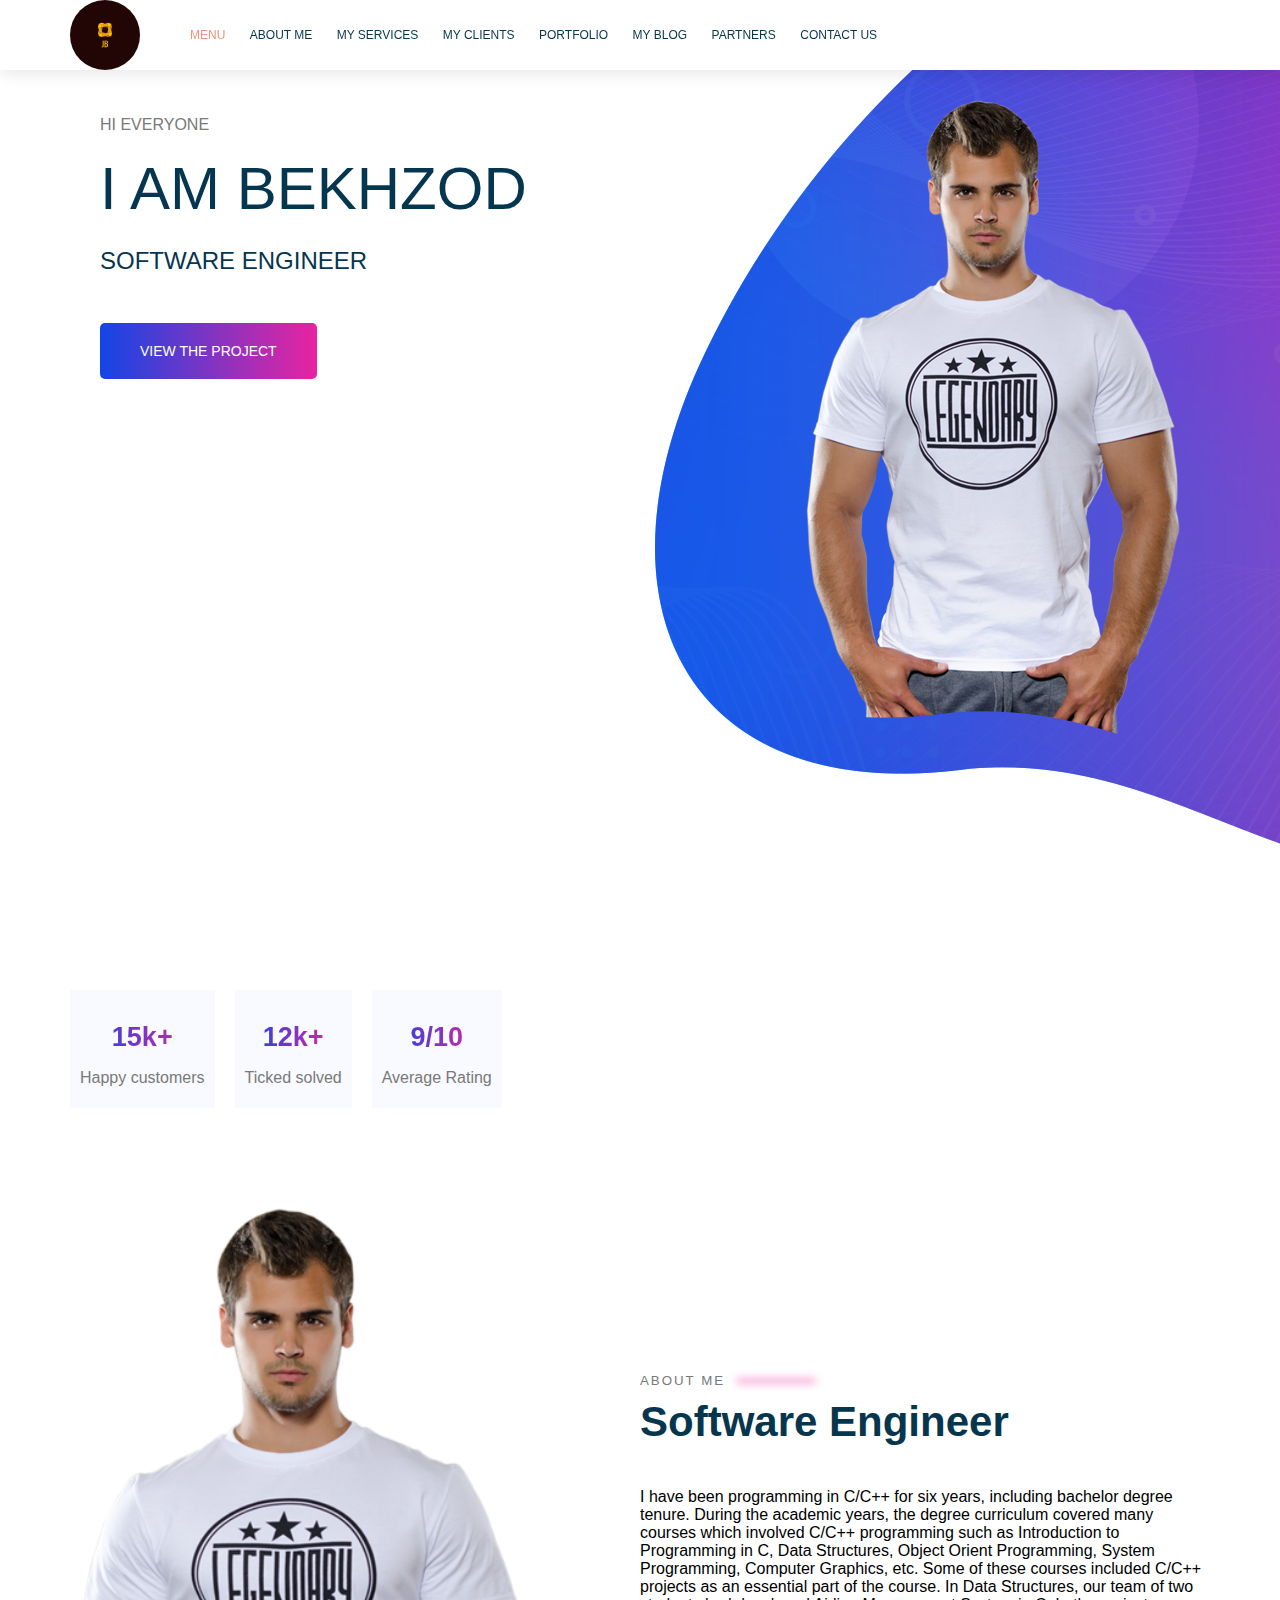
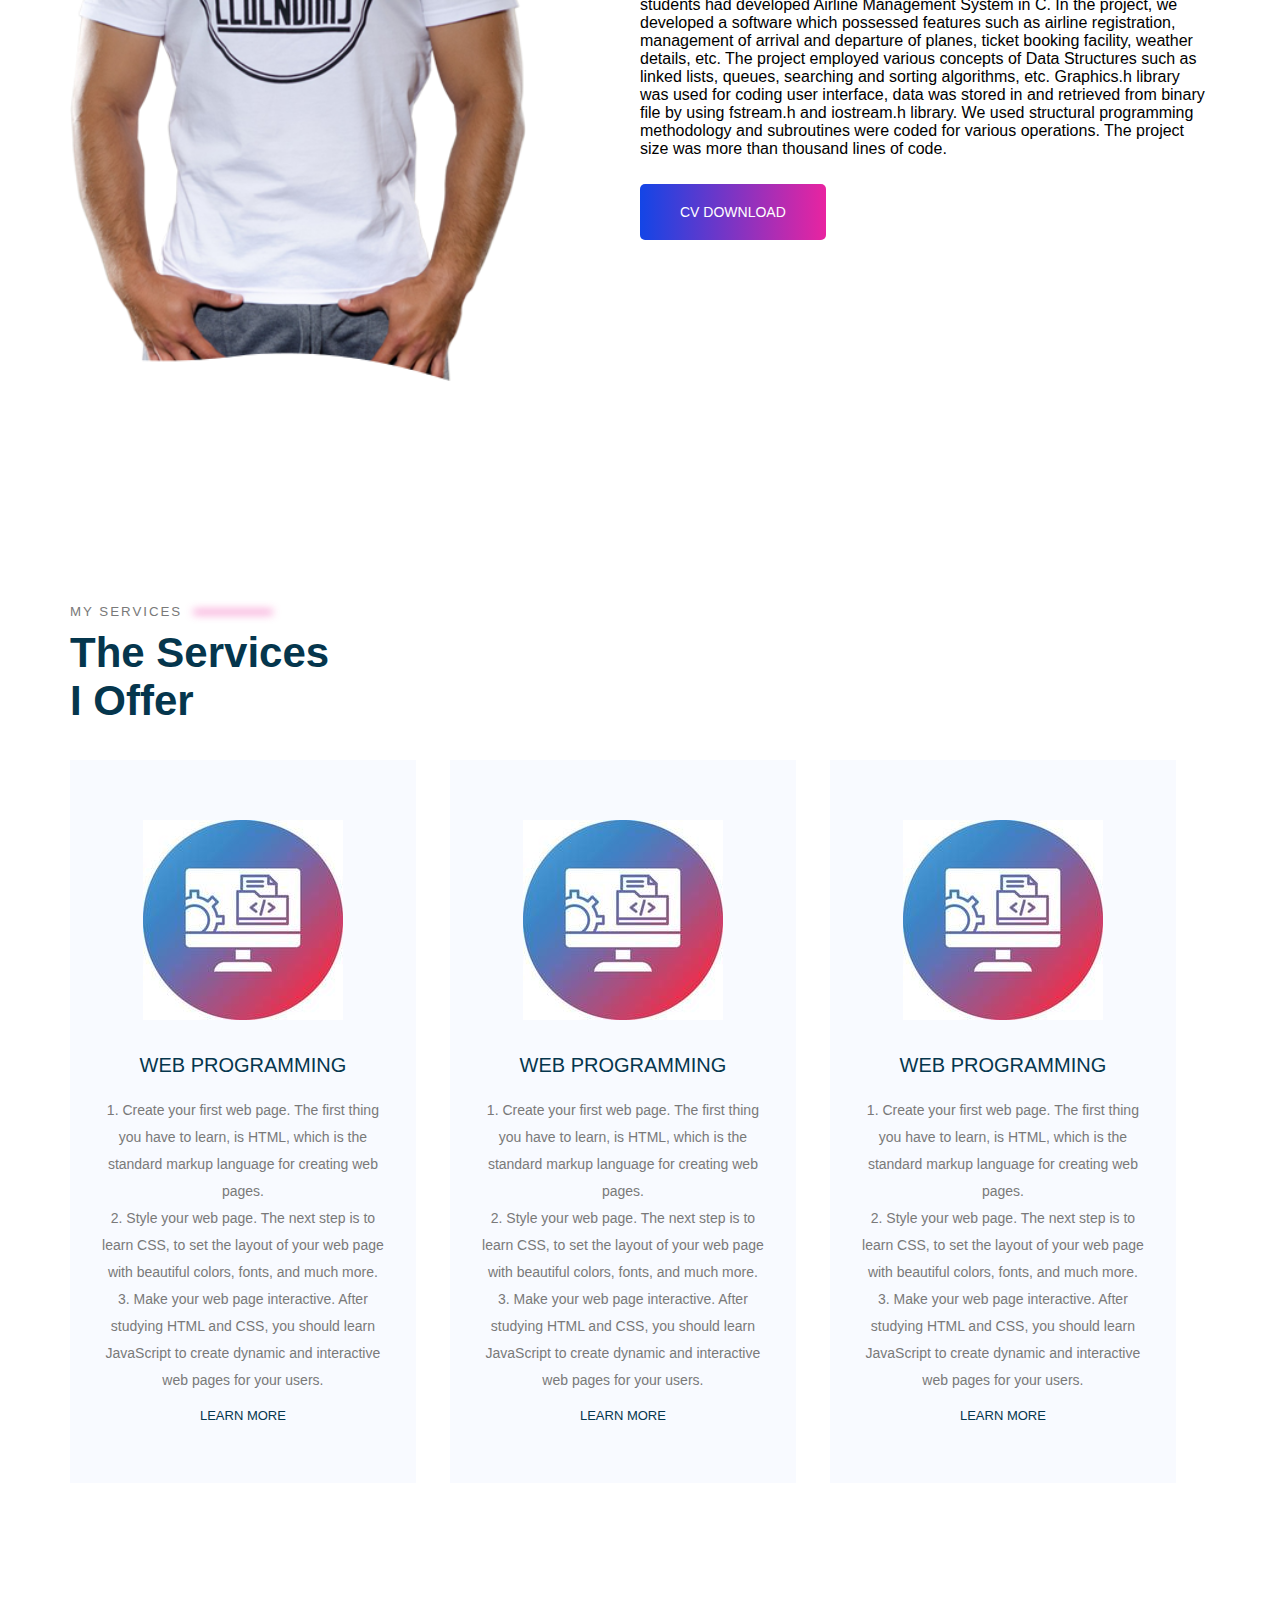
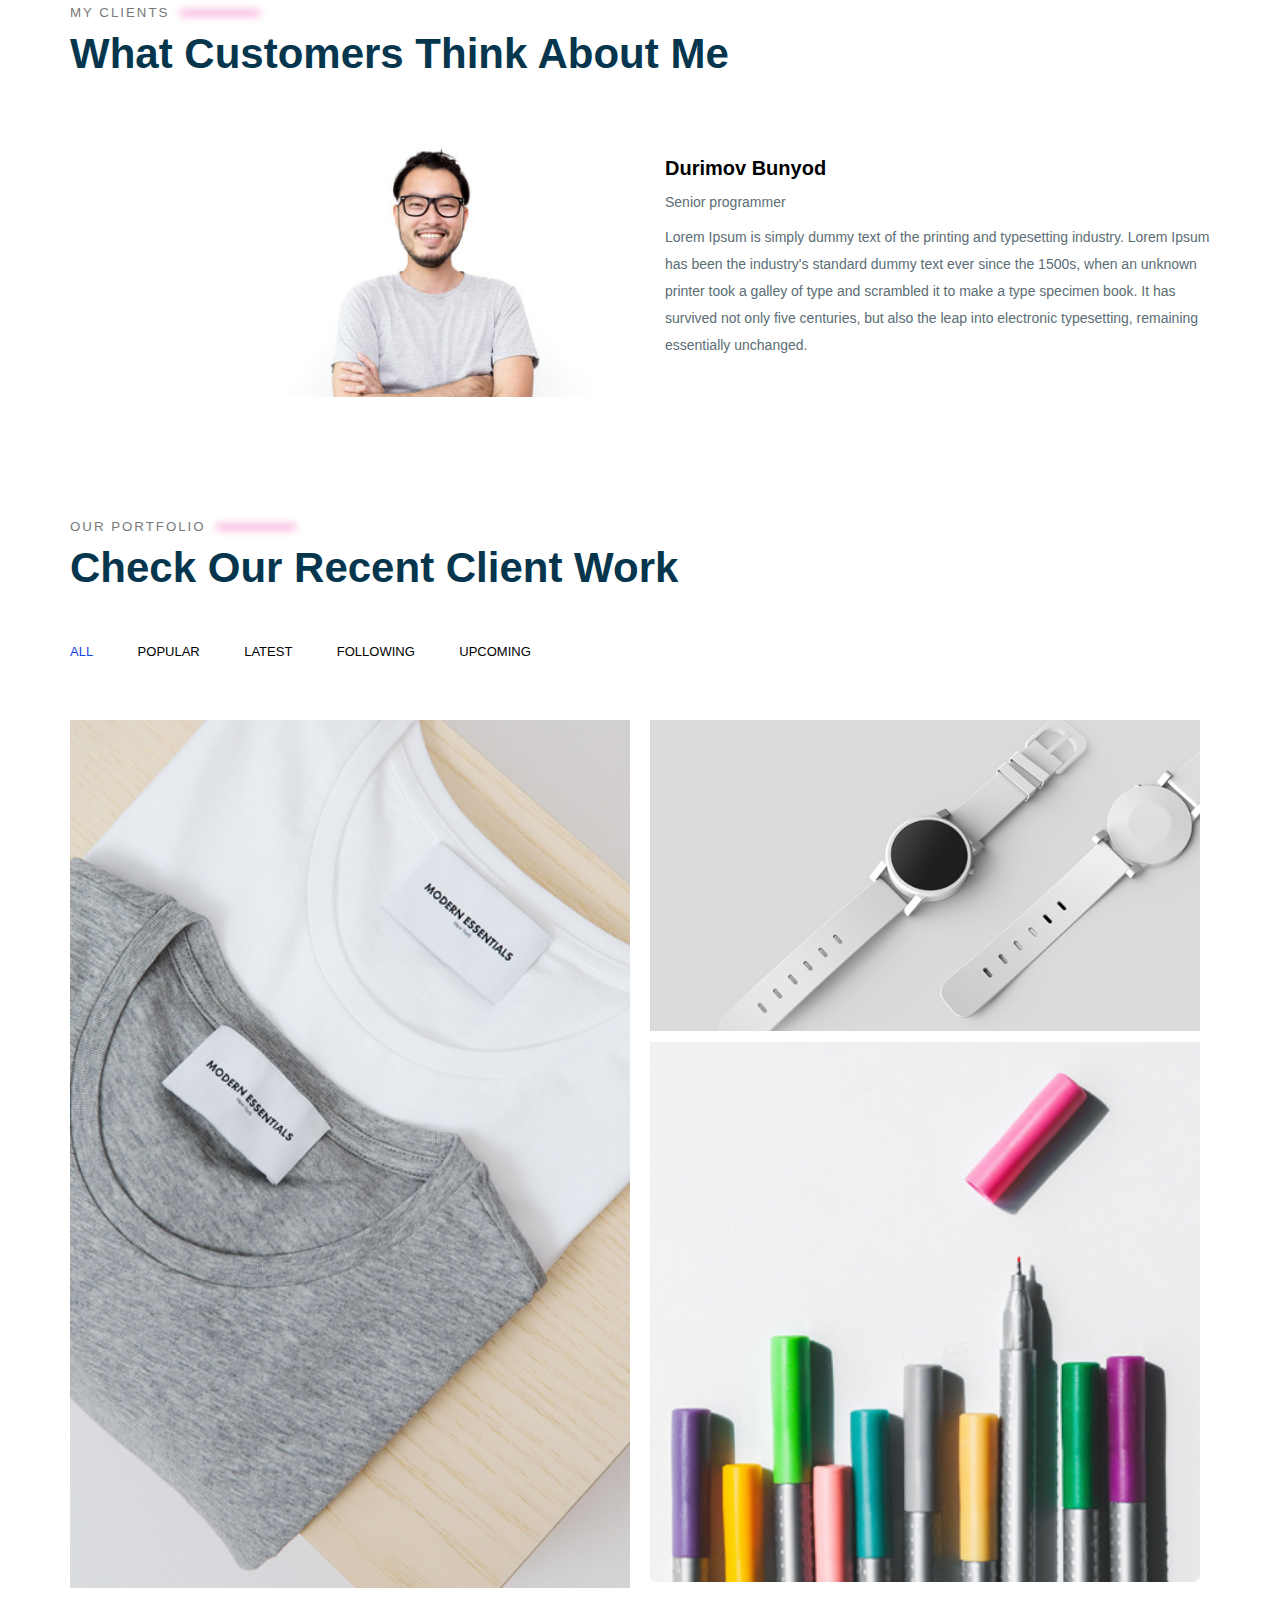
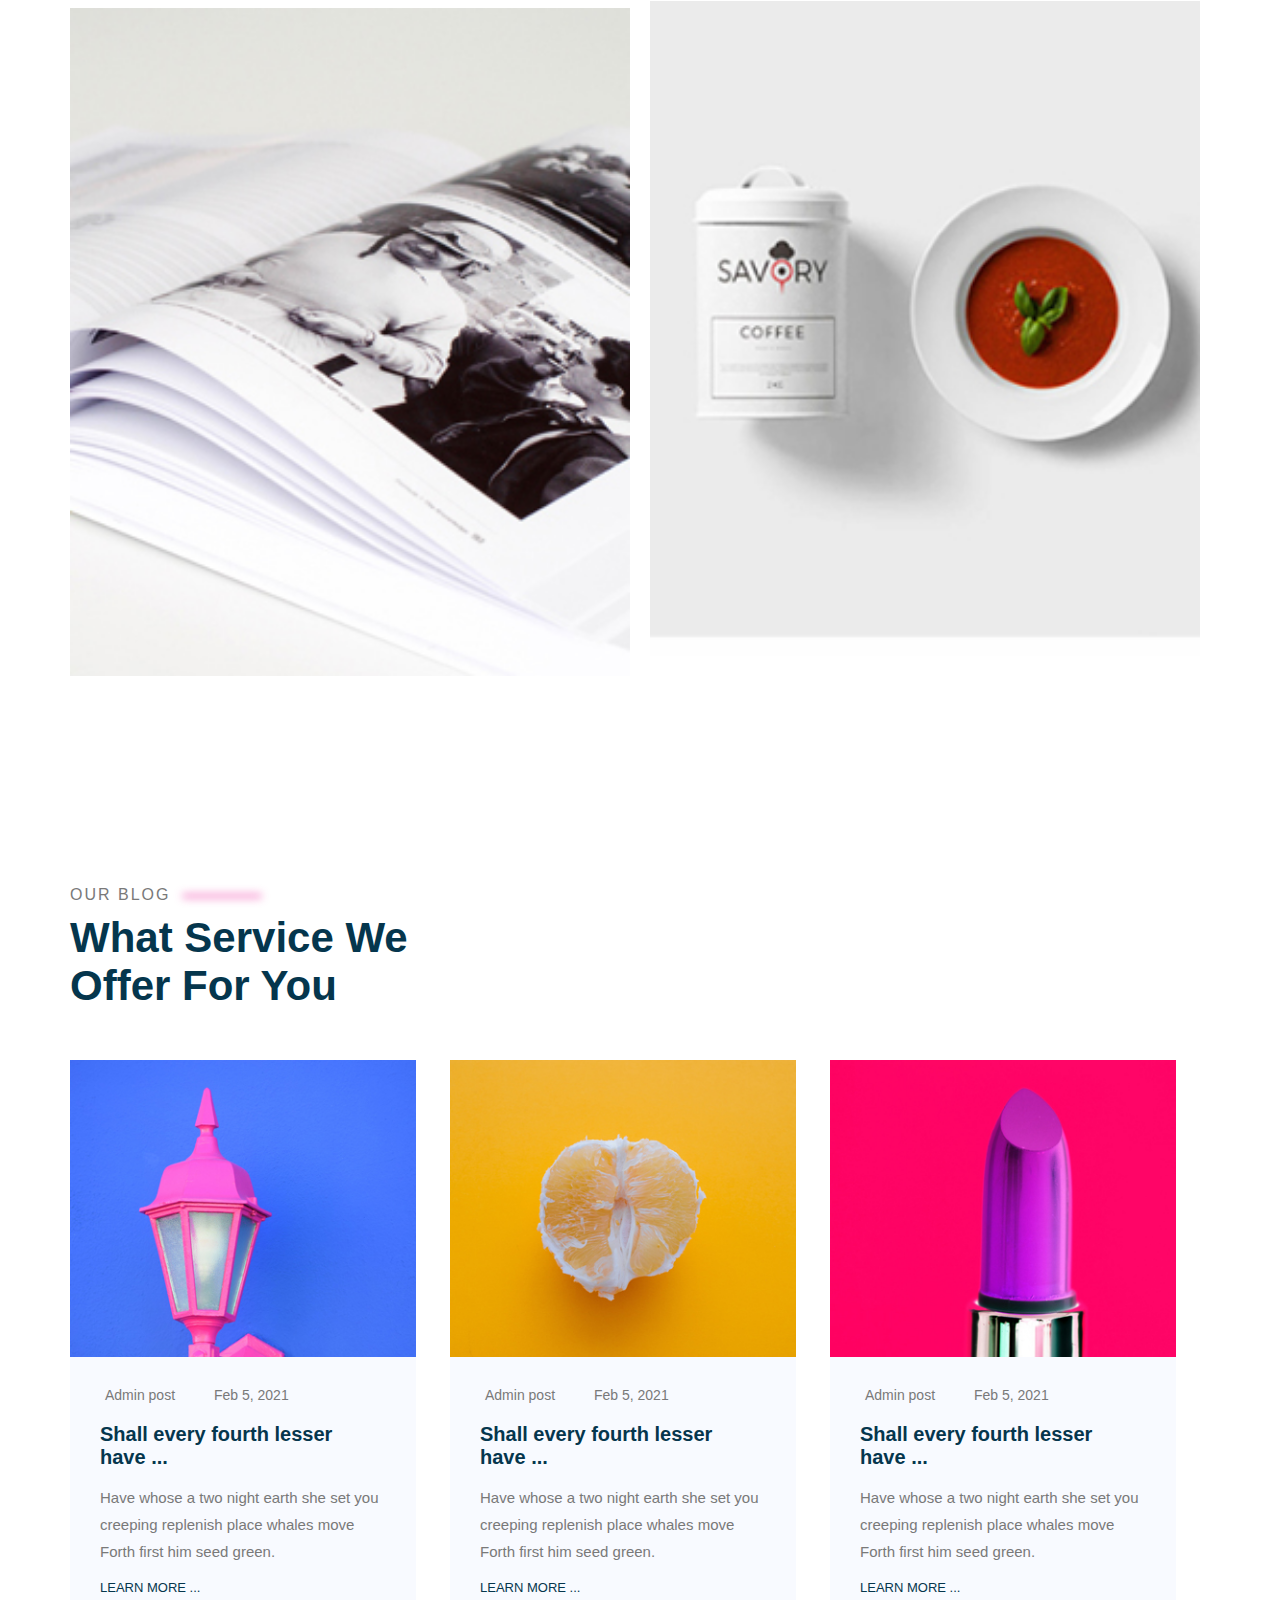
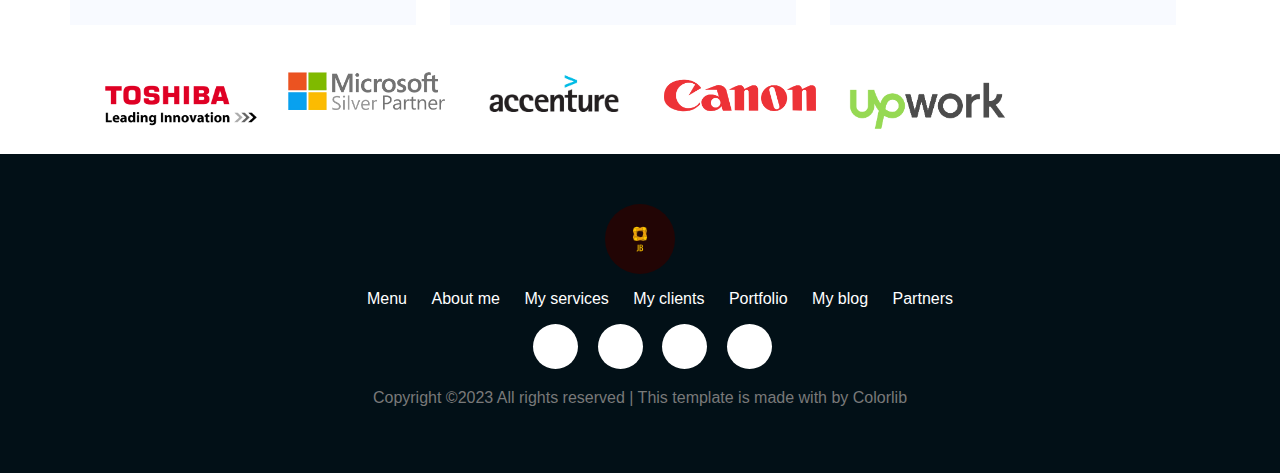
==== index.html @ 92bbfe2c "Portfolio landing page" ====
<html lang="en">
<head>
    <meta charset="UTF-8">
    <meta http-equiv="X-UA-Compatible" content="IE=edge">
    <meta name="viewport" content="width=device-width, initial-scale=1.0">
    <title>Portfolio</title>
    <link rel="stylesheet" href="https://cdnjs.cloudflare.com/ajax/libs/font-awesome/6.2.1/css/all.min.css" integrity="sha512-MV7K8+y+gLIBoVD59lQIYicR65iaqukzvf/nwasF0nqhPay5w/9lJmVM2hMDcnK1OnMGCdVK+iQrJ7lzPJQd1w==" crossorigin="anonymous" referrerpolicy="no-referrer" />
    <link rel="stylesheet" href="./css/main.css">
    <link rel="stylesheet" href="./css/shared.css">
    
</head>
<body>
    <!--Header section-->
    <header class="main-header">
        <div class="container">
            <div class="main-header__brand">
                <a href="index.html"><img src="./images/logo.png" alt="My logotip"></a>
            </div>
            <nav class="main-navigation">
               <ul class="main-navigation__items">
                <li class="main-navigation__item active"><a href="#">Menu</a></li>
                <li class="main-navigation__item"><a href="#">About me</a></li>
                <li class="main-navigation__item"><a href="#">My services</a></li>
                <li class="main-navigation__item"><a href="#">My clients</a></li>
                <li class="main-navigation__item"><a href="#">Portfolio</a></li>
                <li class="main-navigation__item"><a href="#">My blog</a></li>
                <li class="main-navigation__item"><a href="#">Partners</a></li>
                <li class="main-navigation__item"><a href="/contact.html">Contact Us</a></li>
    
               </ul> 
            </nav>
        </div>
    </header>
   <!--Header section end-->
    
   <!--Main section-->
    <div class="main-banner">
        <div class="container">
            <section   class="main-section">
                <div class="main-section_info">
                    <h3 class="main-section__hi to-uppercase">Hi everyone</h3>
                    <h1 class="main-section__intro to-uppercase">I am Bekhzod</h1>
                    <h3 class="main-section__position to-uppercase">Software Engineer</h3>
                    <div class="main-section__social-network">
                        <a href="https://t.me/jumabaevbekhzod">
                            <i class="fa-brands fa-telegram"></i>
                        </a>
                        <a href="">
                            <i class="fa-brands fa-instagram"></i>
                        </a>
                        <a href="">
                            <i class="fa-brands fa-linkedin"></i>
                        </a>
                    </div>
                    <button type="button" class="button">View the project</button>
                </div>
    
                <div class="main-section__image">
                    <img src="./images/home-right.png" alt="Personal image" >
        
                </div>
            </section>
            <div class="clearfix"></div>
        </div>
    </div>
    <!--Main section end -->
     
    <!--Statistics-->
    <div class="container">
        <section class="statistics">
            <div class="statistics-item">
                <h3 class="statistic-number">
                    15k+
                </h3>
                <p class="statistic-title">Happy customers</p>
             </div>
             <div class="statistics-item">
                <h3 class="statistic-number">
                    12k+
                </h3>
                <p class="statistic-title">Ticked solved</p>
                
             </div>
             <div class="statistics-item">
                <h3 class="statistic-number">
                    9/10
                 </h3>
                 <p class="statistic-title">Average Rating</p>
             </div>
        </section>
    </div>
    
    <!--About me section-->
     <div class="container">
        <section id="about-me-section" class="about-me">
            <div class="about-me__image"><img src="./images/home-right.png" alt="about me"></div>
            <div class="about-me__info">
                <h5 class="section-subtitle">
                    About me
                    <span class="blur-line"></span>
                </h5>
               <h3 class="section-title">
                Software Engineer
               </h3>
               <p class="section-description">
                I have been programming in C/C++ for six years, including bachelor degree tenure. During the academic years, the degree curriculum covered many courses which involved C/C++ programming such as Introduction to Programming in C, Data Structures, Object Orient Programming, System Programming, Computer Graphics, etc. Some of these courses included C/C++ projects as an essential part of the course.
    
                In Data Structures, our team of two students had developed Airline Management System in C. In the project, we developed a software which possessed features such as airline registration, management of arrival and departure of planes, ticket booking facility, weather details, etc. The project employed various concepts of Data Structures such as linked lists, queues, searching and sorting algorithms, etc. Graphics.h library was used for coding user interface, data was stored in and retrieved from binary file by using fstream.h and iostream.h library. We used structural programming methodology and subroutines were coded for various operations. The project size was more than thousand lines of code.
               </p>
               <button type="button" class="button to-uppercase">CV Download</button>
            </div>
        </section>
     </div>
    <div class="clearfix"></div>
     <!--My services section-->
    <div class="container">
        <section id="services" class="services">
            <h5 class="section-subtitle">My services
                <span class="blur-line"></span>
            </h5>
           
            <h2 class="section-title">
                The services <br>
                I offer
            </h2>
            <div class="service-cards">
                <div class="service-card">
                    <img  class="service-card__icon"   src="./images/service-icon1.jpg" alt="service icon 1">
                    <h5 class="service-card__title">
                        Web programming
                    </h5>
                    <p class="service-card__description">
                             1. Create your first web page.
                            The first thing you have to learn, is HTML, which is the standard markup language for creating web pages. <br>
                            2. Style your web page.
                            The next step is to learn CSS, to set the layout of your web page with beautiful colors, fonts, and much more. <br>
                            3. Make your web page interactive.
                            After studying HTML and CSS, you should learn JavaScript to create dynamic and interactive web pages for your users. <br>
                        
                    </p>
                    <a href="#" class="service-card__link"> learn more</a>
                </div>
                <div class="service-card">
                    <img  class="service-card__icon"   src="./images/service-icon1.jpg" alt="service icon 1">
                    <h5 class="service-card__title">
                        Web programming
                    </h5>
                    <p class="service-card__description">
                        1. Create your first web page.
                       The first thing you have to learn, is HTML, which is the standard markup language for creating web pages. <br>
                       2. Style your web page.
                       The next step is to learn CSS, to set the layout of your web page with beautiful colors, fonts, and much more. <br>
                       3. Make your web page interactive.
                       After studying HTML and CSS, you should learn JavaScript to create dynamic and interactive web pages for your users. <br>
                   
                    </p>
                    <a href="#" class="service-card__link"> learn more</a>
                </div>
                <div class="service-card">
                    <img  class="service-card__icon"   src="./images/service-icon1.jpg" alt="service icon 1">
                    <h5 class="service-card__title">
                        Web programming
                    </h5>
                    <p class="service-card__description">
                        1. Create your first web page.
                       The first thing you have to learn, is HTML, which is the standard markup language for creating web pages. <br>
                       2. Style your web page.
                       The next step is to learn CSS, to set the layout of your web page with beautiful colors, fonts, and much more. <br>
                       3. Make your web page interactive.
                       After studying HTML and CSS, you should learn JavaScript to create dynamic and interactive web pages for your users. <br>
                   
                    </p>
                    <a href="#" class="service-card__link"> learn more</a>
                </div>
            </div>
    
        </section>
    </div>
     <!--My clients section-->
    <div class="container">
        <section id="client-section" class="clients">
            <h5 class="section-subtitle">
                My clients
                <span class="blur-line"></span>
    
            </h5>
            <h2 class="section-title">
                what customers think about me
            </h2>
            <div class="client-items">
                <div class="client-item">
                    <div class="client-item__image">
                        <img src="./images/client1.jpg" alt="Client Image">
                    </div>
                    <div class="client-item__info">
                        <h3 class="client-item__name">
                            Durimov Bunyod
                        </h3>
                        <p class="client-item__position">
                            Senior programmer
                        </p>
                        <p class="client-item__review">
                            Lorem Ipsum is simply dummy text of the printing and typesetting industry. Lorem Ipsum has been the industry's standard dummy text ever since the 1500s, when an unknown printer took a galley of type and scrambled it to make a type specimen book. It has survived not only five centuries, but also the leap into electronic typesetting, remaining essentially unchanged.
                        </p>
                        <div class="client-item__rate">
                            <i class="fa-solid fa-star"></i>
                            <i class="fa-solid fa-star"></i>
                            <i class="fa-solid fa-star"></i>
                            <i class="fa-solid fa-star"></i>
                            <i class="fa-solid fa-star disabled"></i>
                        </div>
                    </div>
                </div>
            </div>
        </section>
    </div>
    <div class="clearfix"></div>
     <!--Portfolio section-->
    <div class="container">
        <section id="portfolio-section" class="portfolio">
            <h5 class="section-subtitle">
                Our portfolio
                <span class="blur-line"></span>
            </h5>
            <h2 class="section-title">
                Check Our recent client work
            </h2>
            <ul class="portfolio-filters">
                <li class="active">All</li>
                <li>Popular</li>
                <li>Latest</li>
                <li>Following</li>
                <li>Upcoming</li>
            </ul>
            <div class="portfolio-items">
                <div class="portfolio-item portfolio-item-1">
                    <img src="./images/portfolio1.jpg" alt="projec first" class="portfolio-item__image ">
                    <div class="portfolio-item__overlay"></div>
                    <div class="portfolio-item__info">
                        <h4>
                            <a href="#"> Portfolio item 1</a>
                        </h4>
                        <p>
                            About my work
                        </p>
                    </div>
                </div>
                <div class="portfolio-item portfolio-item-2">
                    <img src="./images/portfolio4.jpg" alt="projec first" class="portfolio-item__image">
                    <div class="portfolio-item__overlay"></div>
                    <div class="portfolio-item__info">
                        <h4>
                            <a href="#"> Portfolio item 1</a>
                        </h4>
                        <p>
                            About my work
                        </p>
                    </div>
                </div>
                <div class="portfolio-item portfolio-item-3">
                    <img src="./images/portfolio6.jpg" alt="projec first" class="portfolio-item__image">
                    <div class="portfolio-item__overlay"></div>
                    <div class="portfolio-item__info">
                        <h4>
                            <a href="#"> Portfolio item 1</a>
                        </h4>
                        <p>
                            About my work
                        </p>
                    </div>
                </div>
                <div class="portfolio-item portfolio-item-5 ">
                    <img src="./images/portfolio2.jpg" alt="projec first" class="portfolio-item__image">
                    <div class="portfolio-item__overlay"></div>
                    <div class="portfolio-item__info">
                        <h4>
                            <a href="#"> Portfolio item 1</a>
                        </h4>
                        <p>
                            About my work
                        </p>
                    </div>
                </div>
                <div class="portfolio-item  portfolio-item-4">
                    <img src="./images/portfolio3.jpg" alt="projec first" class="portfolio-item__image">
                    <div class="portfolio-item__overlay"></div>
                    <div class="portfolio-item__info">
                        <h4>
                            <a href="#"> Portfolio item 1</a>
                        </h4>
                        <p>
                            About my work
                        </p>
                    </div>
                </div>
            </div>
        </section>
    </div>
    <!--Portfolio section end-->
     <!--My blog section-->
     <div class="container">
        <section id="blog-section" class="blog">
            <div class="section-subtitle">
                Our blog
                <span class="blur-line"></span>
            </div>
            <div class="section-title">
                What Service We <br>
                Offer For You
            </div>
            <div class="blog-items">
                <div class="blog-item">
                    <div class="blog-item__image">
                        <img src="./images/b1.jpg" alt="my blog first image">
                    </div>
                    <div class="blog-item__info">
                        <div class="blog-item__main-info">
                            <span class="blog-item__author">
                                <i class="fa fa-user"></i>
                                Admin post
                            </span>
                            <span class="blog-item__date">
                                <i class="fa fa-calendar"></i>
                                Feb 5, 2021
                            </span>
                        </div>
                        <h5 class="blog-item__title">
                            Shall every fourth lesser <br>
                            have ...
                        </h5>
                        <p class="blog-item__description">
                            Have whose a two night earth she set you <br>
                             creeping replenish place whales move <br>
                              Forth first him seed green.
                        </p>
                        <a href="#" class="blog-item__link">
                            Learn more ...
                        </a>
                    </div>
                </div>
                <div class="blog-item">
                    <div class="blog-item__image">
                        <img src="./images/b2.jpg" alt="my blog first image">
                    </div>
                    <div class="blog-item__info">
                        <div class="blog-item__main-info">
                            <span class="blog-item__author">
                                <i class="fa fa-user"></i>
                                Admin post
                            </span>
                            <span class="blog-item__date">
                                <i class="fa fa-calendar"></i>
                                Feb 5, 2021
                            </span>
                        </div>
                        <h5 class="blog-item__title">
                            Shall every fourth lesser <br>
                            have ...
                        </h5>
                        <p class="blog-item__description">
                            Have whose a two night earth she set you <br>
                             creeping replenish place whales move <br>
                              Forth first him seed green.
                        </p>
                        <a href="#" class="blog-item__link">
                            Learn more ...
                        </a>
                    </div>
                </div>
                <div class="blog-item">
                    <div class="blog-item__image">
                        <img src="./images/b3.jpg" alt="my blog first image">
                    </div>
                    <div class="blog-item__info">
                        <div class="blog-item__main-info">
                            <span class="blog-item__author">
                                <i class="fa fa-user"></i>
                                Admin post
                            </span>
                            <span class="blog-item__date">
                                <i class="fa fa-calendar"></i>
                                Feb 5, 2021
                            </span>
                        </div>
                        <h5 class="blog-item__title">
                            Shall every fourth lesser <br>
                            have ...
                        </h5>
                        <p class="blog-item__description">
                            Have whose a two night earth she set you <br>
                             creeping replenish place whales move <br>
                              Forth first him seed green.
                        </p>
                        <a href="#" class="blog-item__link">
                            Learn more ...
                        </a>
                    </div>
                </div>
            </div>
        </section>
     </div>
    <!--My blog section end-->
     <!--partners section-->
     <div class="container">
        <section  class="partners">
            <div class="partner">
                <img src="./images/partner1.png" alt="Partner image">
                <img src="./images/partner2.png" alt="Partner image">
                <img src="./images/partner3.png" alt="Partner image">
                <img src="./images/partner4.png" alt="Partner image">
                <img src="./images/partner5.png" alt="Partner image">
                
            </div>
        </section>
     </div>
    <!--partnerssection end-->
    <!--Footer section-->
    <footer class="footer">
        <div class="container">
            <div class="footer__brand">
                <img src="./images/logo.png" alt="footer logotip">
            </div>
            <nav class="footer__navigation">
                <ul class="footer__navigation-items">
                 <li class="footer__navigition-item"><a href="#">Menu</a></li>
                 <li class="footer__navigition-item"><a href="#">About me</a></li>
                 <li class="footer__navigition-item"><a href="#">My services</a></li>
                 <li class="footer__navigition-item"><a href="#">My clients</a></li>
                 <li class="footer__navigition-item"><a href="#">Portfolio</a></li>
                 <li class="footer__navigition-item"><a href="#">My blog</a></li>
                 <li class="footer__navigition-item"><a href="#">Partners</a></li>
     
                </ul> 
             </nav>
             <ul class="footer__socials">
                <li class="footer__social"><a href="#"><i class="fa-brands fa-telegram" style="line-height: 45px;"></i></a></li>
                <li class="footer__social"><a href="#"><i class="fa-brands fa-instagram" style="line-height: 45px;" ></i></a></li>
                <li class="footer__social"><a href="#"><i class="fab fa-linkedin" style="line-height: 45px;"></i></a></li>
                <li class="footer__social"><a href="#"><i class="fab fa-twitter" style="line-height: 45px;"></i></a></li>
    
             </ul>
             <p class="footer__text">
                Copyright ©2023 All rights reserved | This template is made with  by Colorlib
             </p>
             
        </div>
        
       
    </footer>
</body>
</html>
---- css/main.css ----
/*  main section */
.main-banner{
    background: url('../images/home-banner.png') no-repeat top center;
    background-position: center;
    background-size: cover;
    min-height: 890px;
    box-sizing: border-box
}
.main-section {
    padding: 100px 30px;
    display: flex;
    justify-content: space-between;
}


.main-section__image {
    text-align: right;
    
}


.main-section__hi {
    font-size: 16px;
    font-weight: 400;
    margin-bottom: 20px;
    color: #797977;
}
.to-uppercase {
    text-transform: uppercase;
}
.main-section__intro {
    margin-top: 20px;
    font-size: 60px;
    font-weight: 500;
    margin-bottom: 20px;
    color: #05364F;
}
.main-section__position {
    color:#05364F;
    font-size: 24px;
    font-weight: 300;
    margin-bottom: 20px;
}
.main-section__social-network a{
    color: #8FA1AA;
    font-size: 20px;
    display: inline-block;
    margin-right: 16px;
    cursor: pointer;
}
.main-section__social-network a:hover i {
    color: #1C44E4;
}

/* Statistics section */
.statistics {
    padding-top: 100px;
    display: flex;
}
.statistics-item {
    background-color: #F8FAFF;
    text-align: center;
    padding:5px 10px;
    margin-right: 20px;
}
.statistic-number {
    font-size: 27px;
    margin-bottom:5px;
    background: linear-gradient(90deg,#1345e6 0%,#ed239f);
    -webkit-background-clip:text;
    -webkit-text-fill-color: transparent;
}
.statistic-title {
    font-size: 16px;
    color: #797977;
    font-weight: 300;
}
/* About me section */
.about-me {
    padding: 100px 0;
    display: flex;
    align-items: center;

}
.about-me > div {
   flex: 1;
   
}
.about-me__image img {
    width: 80%;
}
 .section-subtitle {
    letter-spacing: 2px;
    font-weight: 500;
    margin-bottom: 10px;
    color: #797979;
    text-transform: uppercase;
 }
 .section-title {
    margin-top: 5px;
    font-size: 42px;
    font-weight: 700;
    text-transform: capitalize;
    color: #05364d;

 }

 .about-me__description {
    font-size: 14px;
    font-weight: 300;
    color: #797979;
    line-height: 27px;
 }
 .button {
    margin-top: 10px;
    border: none;
    background: linear-gradient(to right, #1345e6 0%, #ed239f 51%, #1345e6 100%);
    background-size: 200% auto;
    color: #ffffff;
    font-weight: 500;
    font-size: 14px;
    padding: 20px 40px;
    cursor: pointer;
    border-radius: 5px;
    text-transform: uppercase;
 }
 .button:hover {
    background-position:right center;
 }
 .blur-line {
    display: inline-block;
    position: relative;
    top: -2px;
    margin-left: 5px;
    width: 80px;
    height: 4px;
    background-color: rgb(237, 37,159,0.6);
    filter: blur(4px);
    border-radius: 4px;

 }
 /* service section */
 .services {
    padding-top: 100px;

 }
 .service-cards{
   display: flex;
   justify-content: space-between;
 }
 .service-card {
    padding: 60px 30px;
    background-color: #F8FAFF;
    margin-right: 3%;
    text-align: center;
    box-sizing: border-box;
    transition: all 0.4s ease 0s;

 }
 .service-card__title {
    color: #05364d;
    font-size: 20px;
    font-weight: 500;
    margin-bottom:20px;
    text-transform: uppercase;

 }
 .service-card__description {
    font-size: 14px;
    line-height: 27px;
    font-weight: 300;
    color: #797979;

 }

 .service-card__link {
    font-size: 13px;
    font-weight: 500;
    text-decoration:none;
    color: #05364d;
    text-transform: uppercase;
 }
 .service-card:hover {
    background-color: #5f30ff;
 }
 .service-card:hover .service-card__title,
 .service-card:hover .service-card__description, 
 .service-card:hover .service-card__link {
    color:#ffffff;
 }
 /*  Clients section */
 .clients {
    padding-top:100px;
 }
 .client-item {
   display: flex;
   align-items: center;
 }
 .client-item > div {
    flex: 1;
 }
 .client-item__image img {
    width: 70%;
    margin-left: 200px;
    margin-top: 30px;
 }
 .client-item__info {

    padding-left: 50px;
 }
 .client-item__name {
    font-size: 20px;
    margin-bottom: 4px;
 }
 .client-item__position {
    font-size:14px;
    font-weight: 300;
    color:#5b6d75;
 }
 .client-item__review {
    font-size: 14px;
    line-height: 27px;
    font-weight: 300;
    color :#5b6d75;
 }
 .client-item__rate {
    color: #ffd805 ;
 }
 .client-item__rate .disabled {
    color: #aeb9be;
 }

 /* Portfolio section */
 
 .portfolio {
    padding: 100px 0;

 }
 .portfolio-filters {
    list-style: none;
    padding-left:0 ;
    margin-top: 50px;
 }
 .portfolio-filters li {
    display: inline-block;
    margin-right: 40px;
    font-size: 13px;
    font-weight: 400;
    text-transform: uppercase;
    cursor: pointer;
 }
 .portfolio-filters li:hover,
 .portfolio-filters li.active {
    color: #1345e6;
 }
 .portfolio-items {
    position: relative;
    margin-top: 50px;
 }
 .portfolio-item {
    position: relative;
    display: inline-block;
    cursor: pointer;
    width: 50%;
    padding: 10px;
    box-sizing: border-box;
  
 }
 .portfolio-item-5,
 .portfolio-item-1 {
    padding-left: 0;
 }
 .portfolio-item-2 {
    position: absolute;
    top: 0;
    right: 0;

 }
 .portfolio-item-3 {
    position: absolute;
    top: 322px;
    right: 0;

 }
 .portfolio-item-4 {
    position: absolute;
    top: 880.85px;
    right: 0;
 }
 .portfolio-item__image {
    width:100% ;
    
 }
 .portfolio-item__overlay {
    position: absolute;
    left: 0;
    top: 0;
    height: 100%;
    width: 100%;
    z-index: 1;
    transition: all 0.4s ease 0s;
 }
 .portfolio-item__info {
    position: absolute;
    bottom: 44px;
    left: 80px;
    color: #ffffff;
    visibility: hidden;
    opacity: 0;
    z-index: 1;
    transition: all 0.4s ease 0s;
 }
 .portfolio-item__info a {
    color: white;
    text-decoration: none;
 }
 .portfolio-item:hover .portfolio-item__overlay {
    visibility: visible;
    top: 20px;
    left: 20px;
    background: rgba(19,69,230,0.9 );
 }
 .portfolio-item:hover .portfolio-item__info {
    visibility: visible;
    bottom: 24px;
    left: 60px;
    opacity: 1;
 }

 /* Blog section styles */

 .blog {
    padding-top: 100px ;
 }
 .blog-items {
    margin-top: 50px;
    display: flex;
    justify-content: space-between;
 }

 .blog-item {
    overflow:hidden ;
    margin-right: 3%;
    box-sizing: border-box;

 }
 .blog-item:hover {
    box-shadow: 0px 10px 20px rgb(5 54  77  / 10%);
 
 }
 .blog-item:hover .blog-item__info {
    background-color: white;
 }
 .blog-item__image {
   overflow: hidden;
 }
 .blog-item__image img{
   width: 100%;
   vertical-align: middle;
   transition: all 0.4s ease 0s;
   
 }
 .blog-item:hover .blog-item__image img {
   transform: scale(1.1);
 }
 .blog-item__info {
    background-color: #F8FAFF;
    padding: 30px;
    color: #797979;
 }
 .blog-item__main-info span {
    font-size: 14px;
    margin-right: 30px;
    font-weight: lighter;
 }
 .blog-item__main-info i {
    margin-right: 5px;
 }
 .blog-item__title {
    font-size: 20px;
    margin-top: 20px;
    margin-bottom: 15px;
    color: #05364d;
    font-weight: 700;
 }
 .blog-item__description {
    line-height:27px ;
    font-weight:lighter ;
    font-size:15px ;
 }
 .blog-item__link {
    font-size: 13px;
    font-weight: 500;
    text-transform: uppercase;
    color: #05364d;
    text-decoration: none; 
    cursor: pointer;
}
.blog-item__link:hover {
    color: #ed239f;
}
/* Partner section style */

.partners {
    padding:20px 0 20px 0;
    display: flex;
    justify-content: space-between;
    
}
.partner {

    padding: 0 30px;
   

}
.partner img {
    width: 15%;
    margin-right: 20px;

}
@media only screen and (max-width:991px){
   .main-section__image {
      display: none;}
   
   .main-section >div{
         width: 100%;
   }
   .statistics {
      padding-top: 1rem;
      text-align: center;
      justify-content: center;
   }
    /* about me*/
    .about-me > div {
      width: 100%;
    }
    .aboout-me {
      padding: 1.5rem 0;
    }
   .about-me__image {
      display: none;
   }
   /* service */
   .services {
      padding: 1.5rem 0;
   }
   .service-cards{
      flex-wrap: wrap;
   }
   .service-card{
      flex-basis: 45% ;
      margin-bottom: 20px;
   }
   /* clients */
   .clients {
      padding: 1.5rem 0;
   }
   .client-item {
      flex-direction: column;
   }
   .client-item > div{
      width: 100%;
      float: none;
   }
   .client-item__image img {
      margin-left: 50px;
   }
    /* Blog */
    .blog {
      padding: 1.5rem 0;
   }
   .blog-items {
      flex-wrap: wrap;
   }
   .blog-item {
      flex-basis: 45%;
      margin-bottom: 20px;
   }
   /* Partners */
   .partners {
      padding:1.5rem 0;
               
   }
   .partners {
      flex-direction: column;
   }
   .partner {
      
      padding: 0;
      text-align:center;
      margin-bottom: 10px;
   }
  
}
@media only screen and (max-width:767px) 
{ /*main section  */
   .main-banner {
      background: none;
      min-height: auto;
   }
   
   
   .main-section__intro {
      font-size: 3rem;
   }
   .button {
      display: none;
   }
  

   /*static section */
   .statistics {
      flex-direction: column;
   }
   .statistics-item {
      width: 100%;
      margin-bottom: 20px;
      margin-right: 0;
      box-sizing: border-box;
   }
  
   /* my services*/
   
   .service-card {
      flex-basis: 100%;
      margin-right: 0;
      margin-bottom: 20px;
   }
  
   .portfolio {
      padding:1.5rem 0;
   }
   .portfolio-item {
      width: 100%;
   
   }
   .portfolio-item-2,.portfolio-item-3,.portfolio-item-4 {
      position: static;
   }
    /* Blog */
   .blog-items{
      flex-direction: column;
   }
   .blog-item {
      margin-right: 0;
      margin-bottom: 20px;
   }
  
}
---- css/shared.css ----
@font-face {
    font-family: '../fonts/Roboto/Roboto';
    src: url('../fonts/../fonts/Roboto/Roboto/../fonts/Roboto/Roboto-BoldItalic.eot');
    src: url('../fonts/Roboto/Roboto-BoldItalic.eot?#iefix') format('embedded-opentype'),
        url('../fonts/Roboto/Roboto-BoldItalic.woff2') format('woff2'),
        url('../fonts/Roboto/Roboto-BoldItalic.woff') format('woff'),
        url('../fonts/Roboto/Roboto-BoldItalic.ttf') format('truetype');
    font-weight: bold;
    font-style: italic;
    font-display: swap;
}

@font-face {
    font-family: '../fonts/Roboto/Roboto';
    src: url('../fonts/Roboto/Roboto-Light.eot');
    src: url('../fonts/Roboto/Roboto-Light.eot?#iefix') format('embedded-opentype'),
        url('../fonts/Roboto/Roboto-Light.woff2') format('woff2'),
        url('../fonts/Roboto/Roboto-Light.woff') format('woff'),
        url('../fonts/Roboto/Roboto-Light.ttf') format('truetype');
    font-weight: 300;
    font-style: normal;
    font-display: swap;
}

@font-face {
    font-family: '../fonts/Roboto/Roboto';
    src: url('../fonts/Roboto/Roboto-Bold.eot');
    src: url('../fonts/Roboto/Roboto-Bold.eot?#iefix') format('embedded-opentype'),
        url('../fonts/Roboto/Roboto-Bold.woff2') format('woff2'),
        url('../fonts/Roboto/Roboto-Bold.woff') format('woff'),
        url('../fonts/Roboto/Roboto-Bold.ttf') format('truetype');
    font-weight: bold;
    font-style: normal;
    font-display: swap;
}

@font-face {
    font-family: '../fonts/Roboto/Roboto';
    src: url('../fonts/Roboto/Roboto-BlackItalic.eot');
    src: url('../fonts/Roboto/Roboto-BlackItalic.eot?#iefix') format('embedded-opentype'),
        url('../fonts/Roboto/Roboto-BlackItalic.woff2') format('woff2'),
        url('../fonts/Roboto/Roboto-BlackItalic.woff') format('woff'),
        url('../fonts/Roboto/Roboto-BlackItalic.ttf') format('truetype');
    font-weight: 900;
    font-style: italic;
    font-display: swap;
}

@font-face {
    font-family: '../fonts/Roboto/Roboto';
    src: url('../fonts/Roboto/Roboto-Black.eot');
    src: url('../fonts/Roboto/Roboto-Black.eot?#iefix') format('embedded-opentype'),
        url('../fonts/Roboto/Roboto-Black.woff2') format('woff2'),
        url('../fonts/Roboto/Roboto-Black.woff') format('woff'),
        url('../fonts/Roboto/Roboto-Black.ttf') format('truetype');
    font-weight: 900;
    font-style: normal;
    font-display: swap;
}

@font-face {
    font-family: '../fonts/Roboto/Roboto';
    src: url('../fonts/Roboto/Roboto-Italic.eot');
    src: url('../fonts/Roboto/Roboto-Italic.eot?#iefix') format('embedded-opentype'),
        url('../fonts/Roboto/Roboto-Italic.woff2') format('woff2'),
        url('../fonts/Roboto/Roboto-Italic.woff') format('woff'),
        url('../fonts/Roboto/Roboto-Italic.ttf') format('truetype');
    font-weight: normal;
    font-style: italic;
    font-display: swap;
}

@font-face {
    font-family: '../fonts/Roboto/Roboto';
    src: url('../fonts/Roboto/Roboto-ThinItalic.eot');
    src: url('../fonts/Roboto/Roboto-ThinItalic.eot?#iefix') format('embedded-opentype'),
        url('../fonts/Roboto/Roboto-ThinItalic.woff2') format('woff2'),
        url('../fonts/Roboto/Roboto-ThinItalic.woff') format('woff'),
        url('../fonts/Roboto/Roboto-ThinItalic.ttf') format('truetype');
    font-weight: 100;
    font-style: italic;
    font-display: swap;
}

@font-face {
    font-family: '../fonts/Roboto/Roboto';
    src: url('../fonts/Roboto/Roboto-Regular.eot');
    src: url('../fonts/Roboto/Roboto-Regular.eot?#iefix') format('embedded-opentype'),
        url('../fonts/Roboto/Roboto-Regular.woff2') format('woff2'),
        url('../fonts/Roboto/Roboto-Regular.woff') format('woff'),
        url('../fonts/Roboto/Roboto-Regular.ttf') format('truetype');
    font-weight: normal;
    font-style: normal;
    font-display: swap;
}

@font-face {
    font-family: '../fonts/Roboto/Roboto';
    src: url('../fonts/Roboto/Roboto-MediumItalic.eot');
    src: url('../fonts/Roboto/Roboto-MediumItalic.eot?#iefix') format('embedded-opentype'),
        url('../fonts/Roboto/Roboto-MediumItalic.woff2') format('woff2'),
        url('../fonts/Roboto/Roboto-MediumItalic.woff') format('woff'),
        url('../fonts/Roboto/Roboto-MediumItalic.ttf') format('truetype');
    font-weight: 500;
    font-style: italic;
    font-display: swap;
}

@font-face {
    font-family: '../fonts/Roboto/Roboto';
    src: url('../fonts/Roboto/Roboto-Medium.eot');
    src: url('../fonts/Roboto/Roboto-Medium.eot?#iefix') format('embedded-opentype'),
        url('../fonts/Roboto/Roboto-Medium.woff2') format('woff2'),
        url('../fonts/Roboto/Roboto-Medium.woff') format('woff'),
        url('../fonts/Roboto/Roboto-Medium.ttf') format('truetype');
    font-weight: 500;
    font-style: normal;
    font-display: swap;
}

@font-face {
    font-family: '../fonts/Roboto/Roboto';
    src: url('../fonts/Roboto/Roboto-Thin.eot');
    src: url('../fonts/Roboto/Roboto-Thin.eot?#iefix') format('embedded-opentype'),
        url('../fonts/Roboto/Roboto-Thin.woff2') format('woff2'),
        url('../fonts/Roboto/Roboto-Thin.woff') format('woff'),
        url('../fonts/Roboto/Roboto-Thin.ttf') format('truetype');
    font-weight: 100;
    font-style: normal;
    font-display: swap;
}

@font-face {
    font-family: '../fonts/Roboto/Roboto';
    src: url('../fonts/Roboto/Roboto-LightItalic.eot');
    src: url('../fonts/Roboto/Roboto-LightItalic.eot?#iefix') format('embedded-opentype'),
        url('../fonts/Roboto/Roboto-LightItalic.woff2') format('woff2'),
        url('../fonts/Roboto/Roboto-LightItalic.woff') format('woff'),
        url('../fonts/Roboto/Roboto-LightItalic.ttf') format('truetype');
    font-weight: 300;
    font-style: italic;
    font-display: swap;
}


/* body css */
body {
    margin: 0;
    font-family: sans-serif;
}
a {
    transition: all 0.3s ease-in-out;
}
button {
    font-family: inherit;
    transition: all 0.3s ease-in-out;
}

.container {
    width: 1140px;
    margin: 0 auto;
}
.clearfix {
    clear: both;
}
/* main header */
.main-header {
    position: fixed;
    top: 0;
    left: 0;
    width: 100%;
    background-color: white;
    box-shadow: 0px 3px 16px 0px rgb(0 0 0 / 10%);
    z-index: 10;
}

.main-header .container {
    display: flex;
    align-items:center;
}
.main-header__brand img {
    width: 70px;
    border-radius: 35px;
}


.main-navigation__item {
    display: inline-block;
    padding: 10px;
}
.main-navigation__item a {
    color: #05364d;
    text-decoration: none;
    text-transform: uppercase;
    font-size: 12px;
    font-weight: 500px;
}
.main-navigation__item a:hover {
    color: coral;
}
.main-navigation__item.active a {
    color: darksalmon;
}

/*Footer section style */

.footer {
    padding: 50px 0;
    background-color: #021017;
    text-align: center;

}
.footer__brand img {
    width: 70px;
    border-radius: 35px;
}
.footer__navigition-item {
    display: inline-block;
    padding: 0 10px;
   
   
}
 .footer__navigition-item a {
    color:white;
    text-decoration: none;

 }
 .footer__socials {
    list-style: none;

 }
 .footer__social {
    display: inline-block;
    width:45px;
    height: 45px;
    text-align:center;
    background: #ffffff;
    border-radius: 36px;
    color: #05364d;
    font-size: 1rem;
    margin-right: 15px;
    
    
 }
 .footer__text {
    color: #797979;
 }
 .footer__social:hover{
    background: linear-gradient(90deg,#1345e6 0%,#ed239f 100%);

 }
 .footer__social:hover i{
    color:white;
 }
 
 @media only screen and (max-width:991px) {
    .container{
        width: 95%;
    }
    /* navigation section */
    .main-navigation{
        display: none;
    }
    /* footer section */
    .footer__navigation {
        display: none;
    }
    
 }
 @media only screen and (max-width:767px){
    .container {
        width: 92%;
    }
    .footer__navigation {
        display: none;
    }
 }
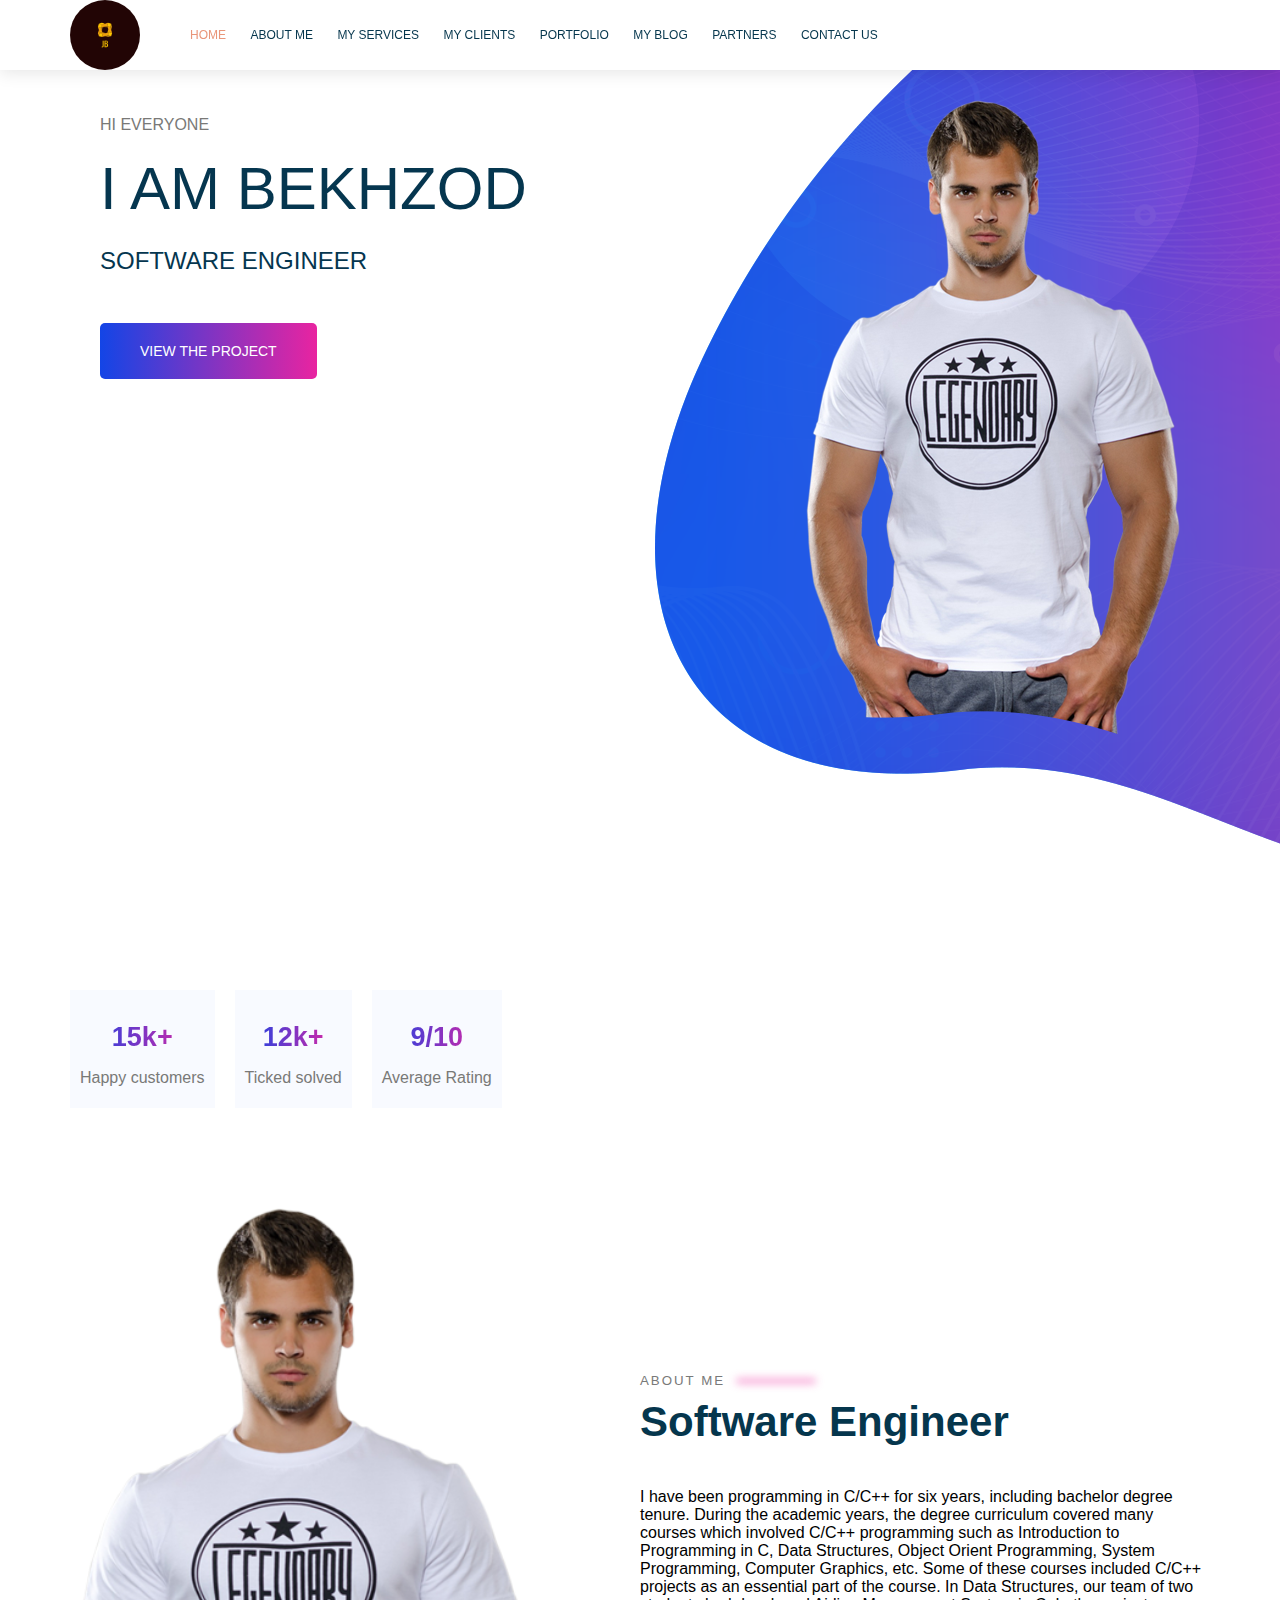
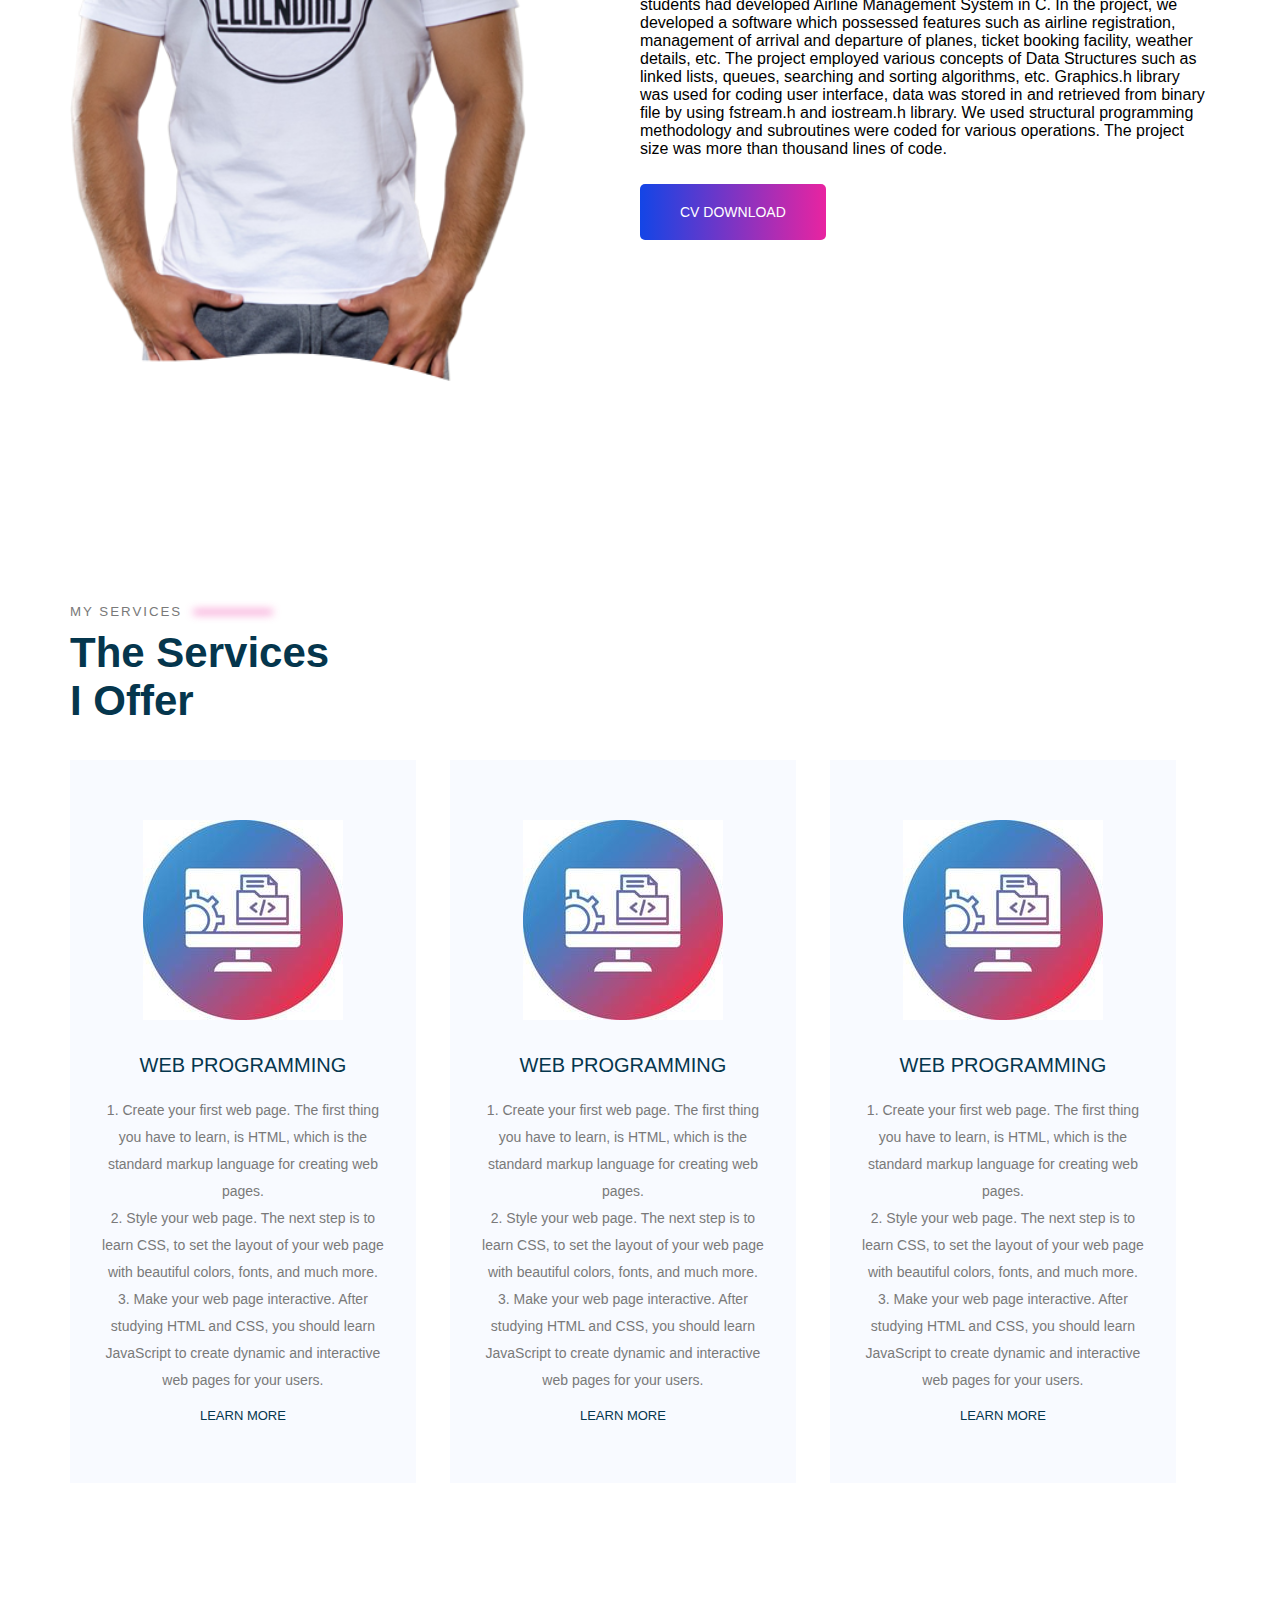
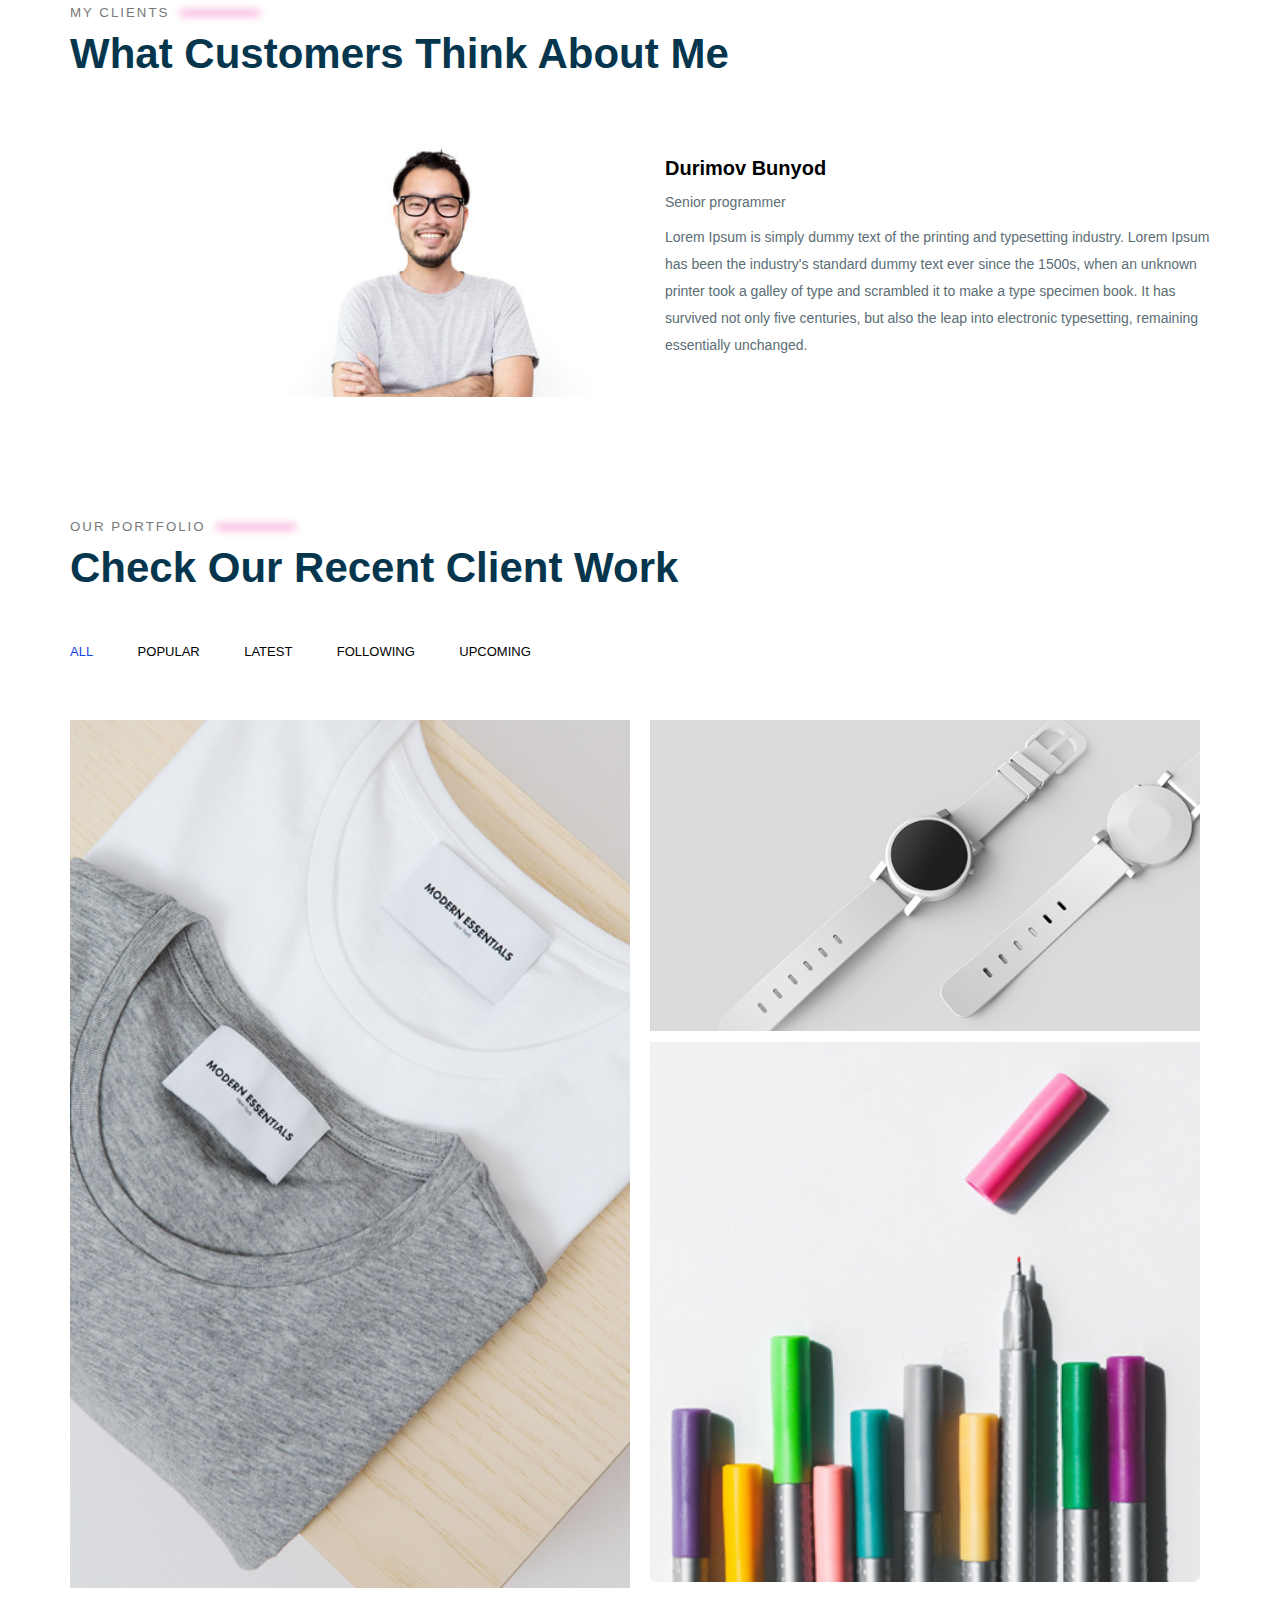
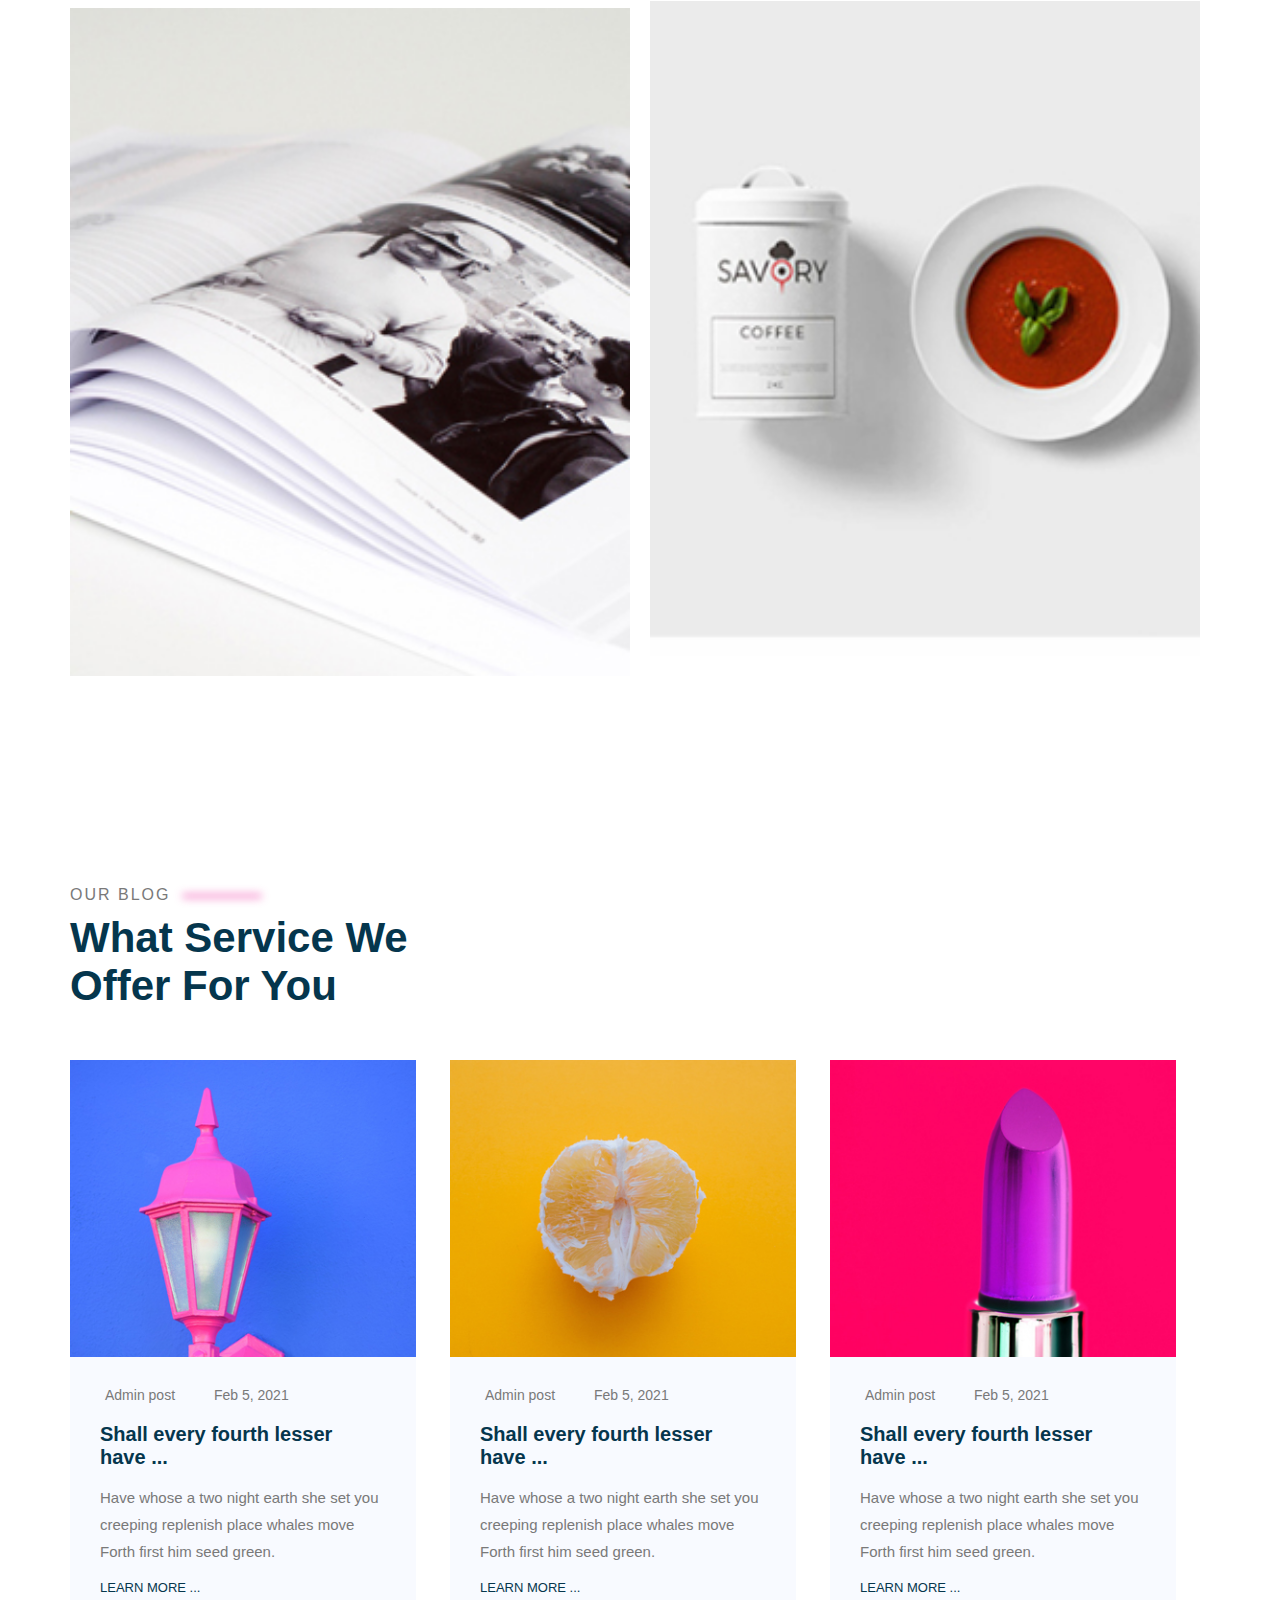
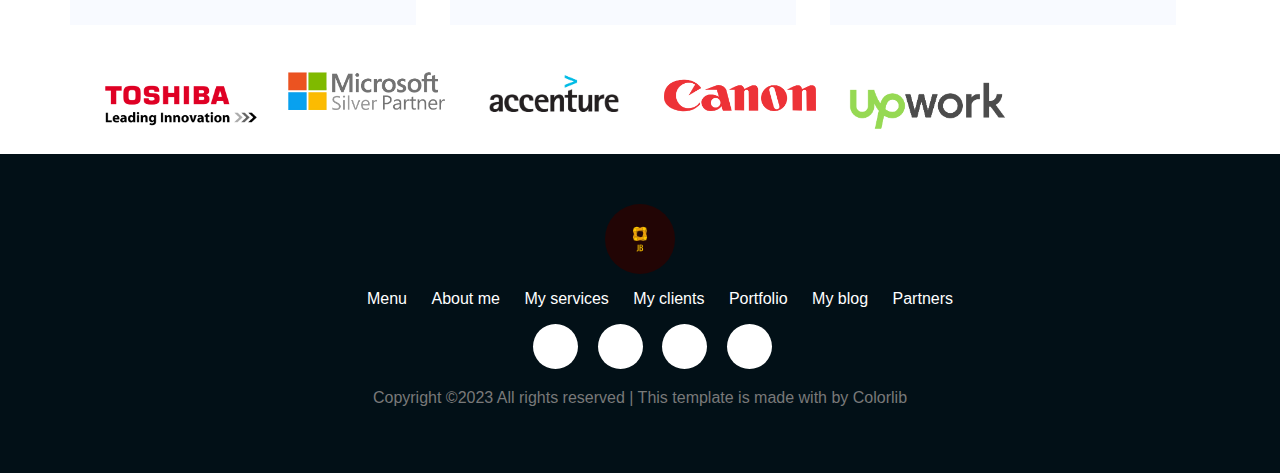
==== commit 4bd8ba53: "html file add id" ====
--- a/index.html
+++ b/index.html
@@ -18,13 +18,13 @@
             </div>
             <nav class="main-navigation">
                <ul class="main-navigation__items">
-                <li class="main-navigation__item active"><a href="#">Menu</a></li>
-                <li class="main-navigation__item"><a href="#">About me</a></li>
-                <li class="main-navigation__item"><a href="#">My services</a></li>
-                <li class="main-navigation__item"><a href="#">My clients</a></li>
-                <li class="main-navigation__item"><a href="#">Portfolio</a></li>
-                <li class="main-navigation__item"><a href="#">My blog</a></li>
-                <li class="main-navigation__item"><a href="#">Partners</a></li>
+                <li class="main-navigation__item active"><a href="#">Home</a></li>
+                <li class="main-navigation__item" ><a href="#about-me-section">About me</a></li>
+                <li class="main-navigation__item"><a href="#services">My services</a></li>
+                <li class="main-navigation__item"><a href="#client-section">My clients</a></li>
+                <li class="main-navigation__item"><a href="#portfolio-section">Portfolio</a></li>
+                <li class="main-navigation__item"><a href="#blog-section">My blog</a></li>
+                <li class="main-navigation__item"><a href="#partners">Partners</a></li>
                 <li class="main-navigation__item"><a href="/contact.html">Contact Us</a></li>
     
                </ul> 
@@ -92,7 +92,7 @@
     
     <!--About me section-->
      <div class="container">
-        <section id="about-me-section" class="about-me">
+        <section id="about-me-section" class="about-me" >
             <div class="about-me__image"><img src="./images/home-right.png" alt="about me"></div>
             <div class="about-me__info">
                 <h5 class="section-subtitle">
@@ -402,7 +402,7 @@
     <!--My blog section end-->
      <!--partners section-->
      <div class="container">
-        <section  class="partners">
+        <section  id="partners" class="partners">
             <div class="partner">
                 <img src="./images/partner1.png" alt="Partner image">
                 <img src="./images/partner2.png" alt="Partner image">
